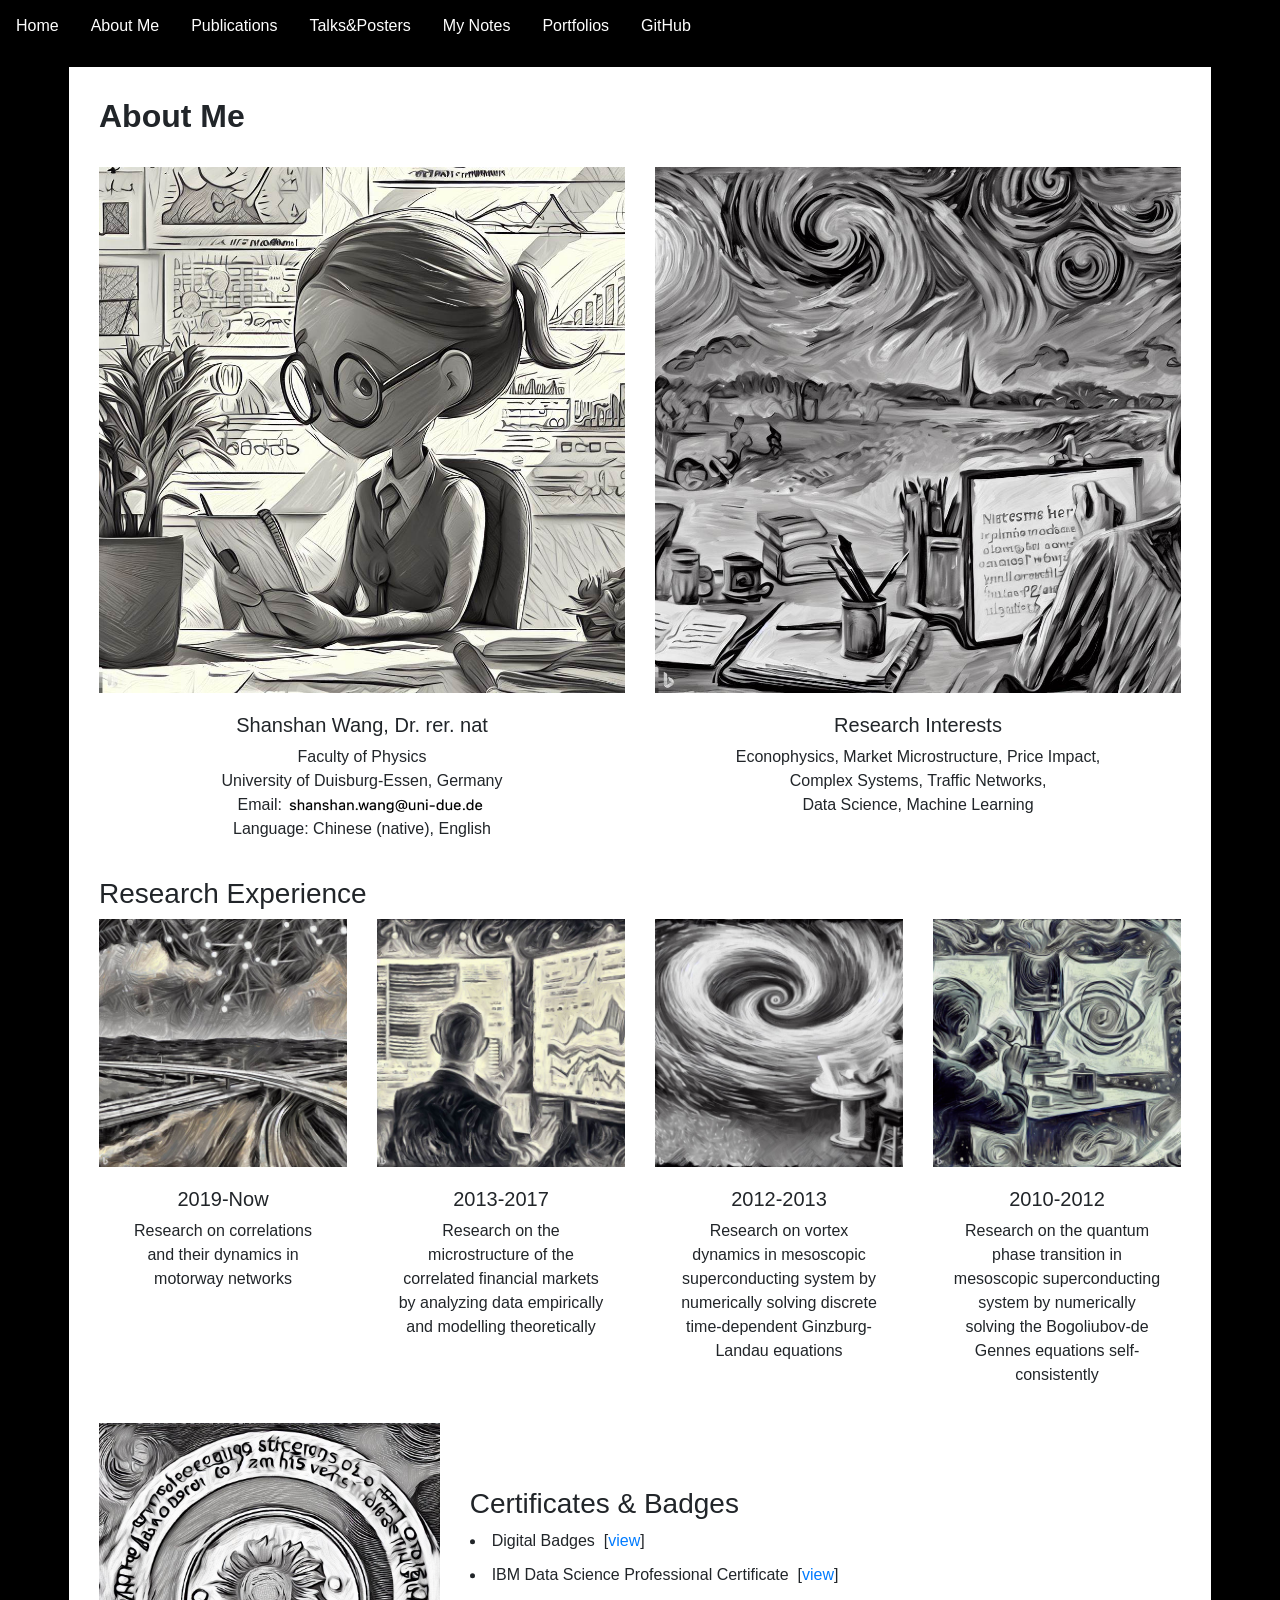
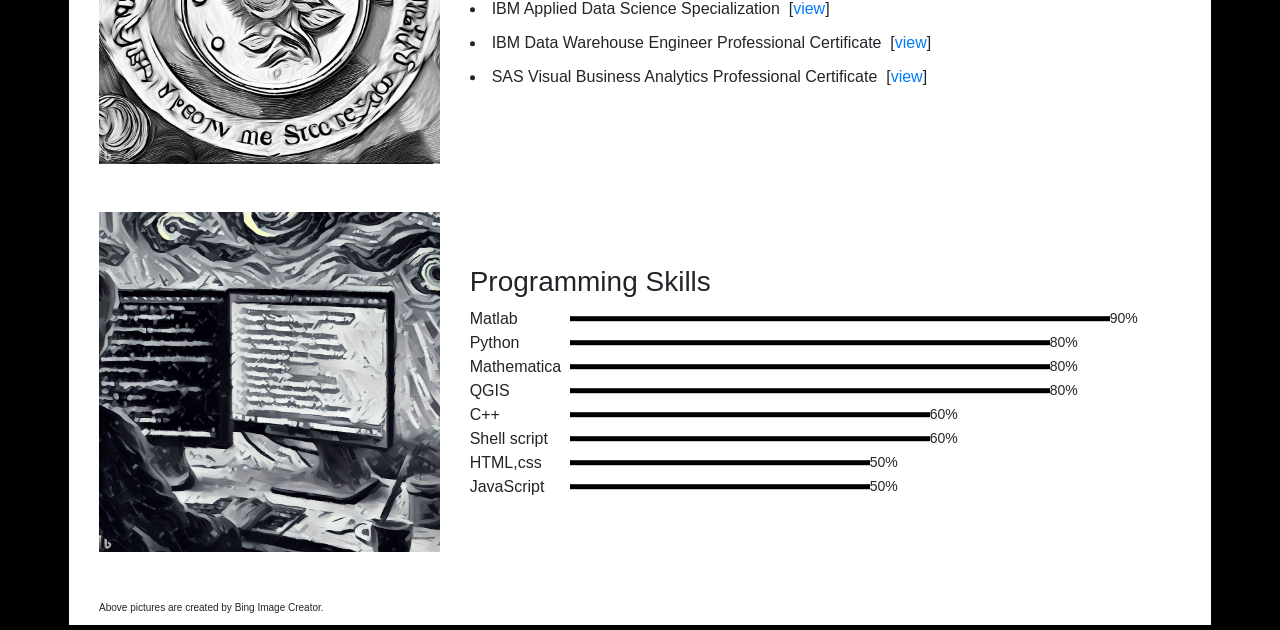
==== about.html @ a1d3589c "Add files via upload" ====
<!DOCTYPE html>
<html>
    <head>
        <meta charset="utf-8">
        <meta http-equiv="X-UA-Compatible" content="IE=edge">
        <title>S Wang</title>
        <meta name="viewport" content="width=device-width, initial-scale=1">
        <meta name="keywords" content="Shanshan Wang, traffic network, price impact, market microstructure">
        <link rel="icon" type="image/jpg" href="images/logo.jpg" />
        <link rel="stylesheet" href="css/bootstrap.css">
        <link rel="stylesheet" href="css/style.css">
        <link href="https://fonts.googleapis.com/icon?family=Material+Icons" rel="stylesheet">

        <!-- Global site tag (gtag.js) - Google Analytics -->
        <script async src="https://www.googletagmanager.com/gtag/js?id=G-GVZZHXSEW2"></script>
        <script>
          window.dataLayer = window.dataLayer || [];
          function gtag(){dataLayer.push(arguments);}
          gtag('js', new Date());
          gtag('config', 'G-GVZZHXSEW2');
        </script>

        <div class="row">
            <div class="col-12">
            <ul class="topnav">
                <li><a href="home.html">Home</a></li>
                <li><a href="about.html">About Me</a></li>
                <li><a href="publications.html">Publications</a></li>
                <li><a href="talkposter.html">Talks&amp;Posters</a></li>
                <li><a href="mynotes.html">My Notes</a></li>
                <li><a href="portfolio.html">Portfolios</a></li>
                <li><a href="https://github.com/shannwang">GitHub</a></li>  
            </ul>
            </div>
        </div>

         <!-- Include the JavaScript file -->
        <script src="js/barChart.js" defer></script>
    
    </head>
    
    <body>
         <!-- About Section -->
        <div class='about'>
            <div class="row">
                <div class="col-md-12">
                    <h2><strong>About Me</strong></h2> 
                    <br/>
                </div>
            </div> 

            <div class="row">
                <div class="col-md-6" >
                    <img  src="images/portfolio/profile.jpg" width=100%/> 
                    <div class="about-text">
                        <h5>Shanshan Wang, Dr. rer. nat</h5>
                        <p>Faculty of Physics<br/>
                        University of Duisburg-Essen, Germany<br/>
                        Email: <img src="images/email.png" style="width:200px; height:18px;"><br/>
                        Language: Chinese (native), English</p>
                    </div>
                </div> 
                <div class="col-md-6">
                    <img src="images/portfolio/interests.jpg" width=100%/>
                    <div class="about-text">
                        <h5>Research Interests</h5> 
                        <p>Econophysics, Market Microstructure, Price Impact, <br/>Complex Systems, Traffic Networks, <br/>Data Science, Machine Learning</p>
                    </div>
                </div>
            </div>

            <div class="row"> 
                <div class="col-md-12"> 
                    <h3>Research Experience</h3>
                </div>
                <div class="col-md-3"> 
                    <img src="images/portfolio/motorway.jpg" width=100%/>
                    <div class="about-text">
                        <h5>2019-Now</h5>
                        <p>Research on correlations and their dynamics in motorway networks</p>
                    </div>
                </div>
                <div class="col-md-3"> 
                    <img src="images/portfolio/stocks.jpg" width=100%/>
                    <div class="about-text">
                        <h5>2013-2017</h5>
                        <p>Research on the microstructure of the correlated financial markets by analyzing data empirically and modelling theoretically</p>
                    </div>
                </div>
                <div class="col-md-3"> 
                    <img src="images/portfolio/vortex.jpg" width=100%/>
                    <div class="about-text">
                        <h5>2012-2013</h5>
                        <p>Research on vortex dynamics in mesoscopic superconducting system by numerically solving discrete time-dependent Ginzburg-Landau equations</p>
                    </div>
                </div>
                <div class="col-md-3"> 
                    <img src="images/portfolio/superconductivity.jpg" width=100%/>
                    <div class="about-text">
                        <h5>2010-2012</h6>
                        <p>Research on the quantum phase transition in mesoscopic superconducting system by numerically solving the Bogoliubov-de Gennes equations self-consistently</p>
                    </div>
                </div>
            </div>

            <div class="row"> 
                <div class="col-md-4"> 
                    <img src="images/portfolio/badge.jpg" width=100%/>    
                </div>
                <div class="col-md-8" >
                    <div class="about-text2">
                        <h3>Certificates &amp; Badges</h3>
                        <li>Digital Badges&nbsp;&nbsp;[<a href="https://www.credly.com/users/shanshan-wang.71d474ec">view</a>]</li>
                        <li>IBM Data Science Professional Certificate&nbsp;&nbsp;[<a href="https://www.coursera.org/account/accomplishments/professional-cert/7BT3LY8WPJVH">view</a>]</li>
                        <li>IBM Applied Data Science Specialization&nbsp;&nbsp;[<a href="https://www.coursera.org/account/accomplishments/specialization/7KK4W3MS2WWS">view</a>]</li>
                        <li>IBM Data Warehouse Engineer Professional Certificate&nbsp;&nbsp;[<a href="https://www.coursera.org/account/accomplishments/professional-cert/34APMGH4G6UX">view</a>]</li>
                        <li>SAS Visual Business Analytics Professional Certificate&nbsp;&nbsp;[<a href="https://www.coursera.org/account/accomplishments/professional-cert/QJTXY6HB9RWB">view</a>]</li>
                    </div> 
                </div>
            </div>  

            <br/><br/>
            <div class="row"> 
                <div class="col-md-4"> 
                    <img src="images/portfolio/programming.jpg" width=100%/>   
                </div>  
                <div class="col-md-8">  
                    <div class="about-text2">
                        <h3>Programming Skills</h3> 
                        <!-- Container for the bar chart -->
                        <div id="bar-chart-container"></div>
                    </div>
                </div>  
            </div>  

            <br/><br/>  
            <div class="row"> 
                <div class="col-md-12" style="font-size: 10px"> 
                    Above pictures are created by Bing Image Creator.
                </div>  
            </div>  
  


        </div>

    </body>
</html>
---- css/style.css ----
/* home */
.dot {
  height: 350px;
  width: 350px;
  /*background-color: #bbb;*/
  border-radius: 50%;
  font-size: 14px;
  background-color: rgba(100, 100, 100, 0.2); 
  display: inline-block;
  justify-content: center;
  align-items: center;
}

  
/* navigation */
ul.topnav {
    list-style-type: none;
    margin: 0;
    padding: 0;
    overflow: hidden;
    background-color: black;
  }
  ul.topnav li {float: left;}
  ul.topnav li a {
    display: block;
    color: white;
    text-align: center;
    padding: 14px 16px;
    text-decoration: none;
  }
  ul.topnav li a:hover:not(.active) {background-color: rgb(80, 79, 78);}
  ul.topnav li a.active {background-color: #04AA6D;}
  ul.topnav li.right {float: right;}
  @media screen and (max-width: 600px) {
    ul.topnav li.right, 
    ul.topnav li {float: none;}
  }

/* text on background image*/
.banner-text {
    position: absolute;
    top: 20%;
    left: 5%;
    width:25%;
    height:100%;
    text-align: center;

  }

  /* body*/
  body {
    background-color: black;
    background-repeat: no-repeat;
    background-position: right top;    
  }
  
  /* content */
.pub {
    width: 70%;
    border: 5px solid black;
    padding: 30px 30px 10px 30px;
    margin:0 auto;
    background-color: white;
  }

  .about {
    width: 90%;
    border: 5px solid black;
    padding: 30px 30px 10px 30px;
    margin:0 auto;
    background-color: white;
  }
  .about-text{
    height: auto;
    text-align: center;
    padding:20px;
  }
  .about-text2{
    text-align: left;
    margin: 0;
    position: absolute;
    top: 50%;
    -ms-transform: translateY(-50%);
    transform: translateY(-50%);
  }

  .im{
    width: 100%; 
    height: 100%;
  }

  /*button*/
  .but {
    border: none;
    background-color:white;
    color:rgb(0, 119, 255);
    padding: 0;
    text-align: center;
    text-decoration: none;
    font-size: 15px;
    margin-left: auto;
    cursor: pointer;
  }

  /* styles.css */

.bar-chart-container {
    display: flex;
    flex-direction: column; 
    align-items: center;
    height: 200px;
    border: 1px solid #ccc;
    margin-top: 0;
  }
  
  .bar-container {
    display: flex;
    align-items: center;
    width: 100%; 
  }
  
  .bar {
    background-color:black;
    margin: 0;
    padding: 1px;
    color: #fff;
    height: 5px;
  }
  
  .label {
    margin-right: 10px;
    width: 90px
  }
  .datalabel {
    margin-right: 10px;
    font-size:14px;
    text-align: right;
  }


  .image-container {
    position: relative;
    display: inline-block;
  }

  .hover-text {
    position: absolute;
    top: 50%;
    left: 50%;
    transform: translate(-50%, -50%);
    width: 100%; 
    height: 100%;  
    background-color: rgba(0, 0, 0, 0.7);
    color: #fff;
    padding: 0px;
    display: flex;
    justify-content: center;
    align-items: center;
    opacity: 0;
    transition: opacity 0.3s;
    
  }

  .image-container:hover .hover-text {
    opacity: 1;
  }
  
  .imgstyle{
    border: 2px solid black;
    width:100%; 
  }

  .imgstyle2{
    border: 2px solid gray;
    width:100%; 
  }

  .talk-text{
    text-align: left;
    margin: 0;
    padding:10px;
    position: absolute;
    top: 50%;
    -ms-transform: translateY(-50%);
    transform: translateY(-50%);
  }


ol {
    list-style: none; 
    padding: 0; 
    margin: 0; 
  }
li {
    margin-bottom: 10px; /* Add some spacing between list items if needed */
  }

 .notelist{
    flex: 1; 
    background-color: white; 
    padding: 20px;
    box-sizing: border-box; 
    font-size: 14px;
 }
 
 .notecontent{
    flex: 3; 
    background-color: white; 
    box-sizing: border-box; 
    padding: 20px;
 }

  /* Initially hide all sections */
  section {
    display: none;
  }

  /* Display the selected section */
  .active {
    display: block;
  }

  .but2{
      background-color: black;
      border:none;   
  }

  .cropped-image {
    object-fit: cover;
    width: 100%;
    height: 250px;
  }

  .port {
    width: 100%;
    border: 5px solid black;
    padding: 30px 30px 10px 30px;
    margin:0 auto;
    background-color: white;
  }
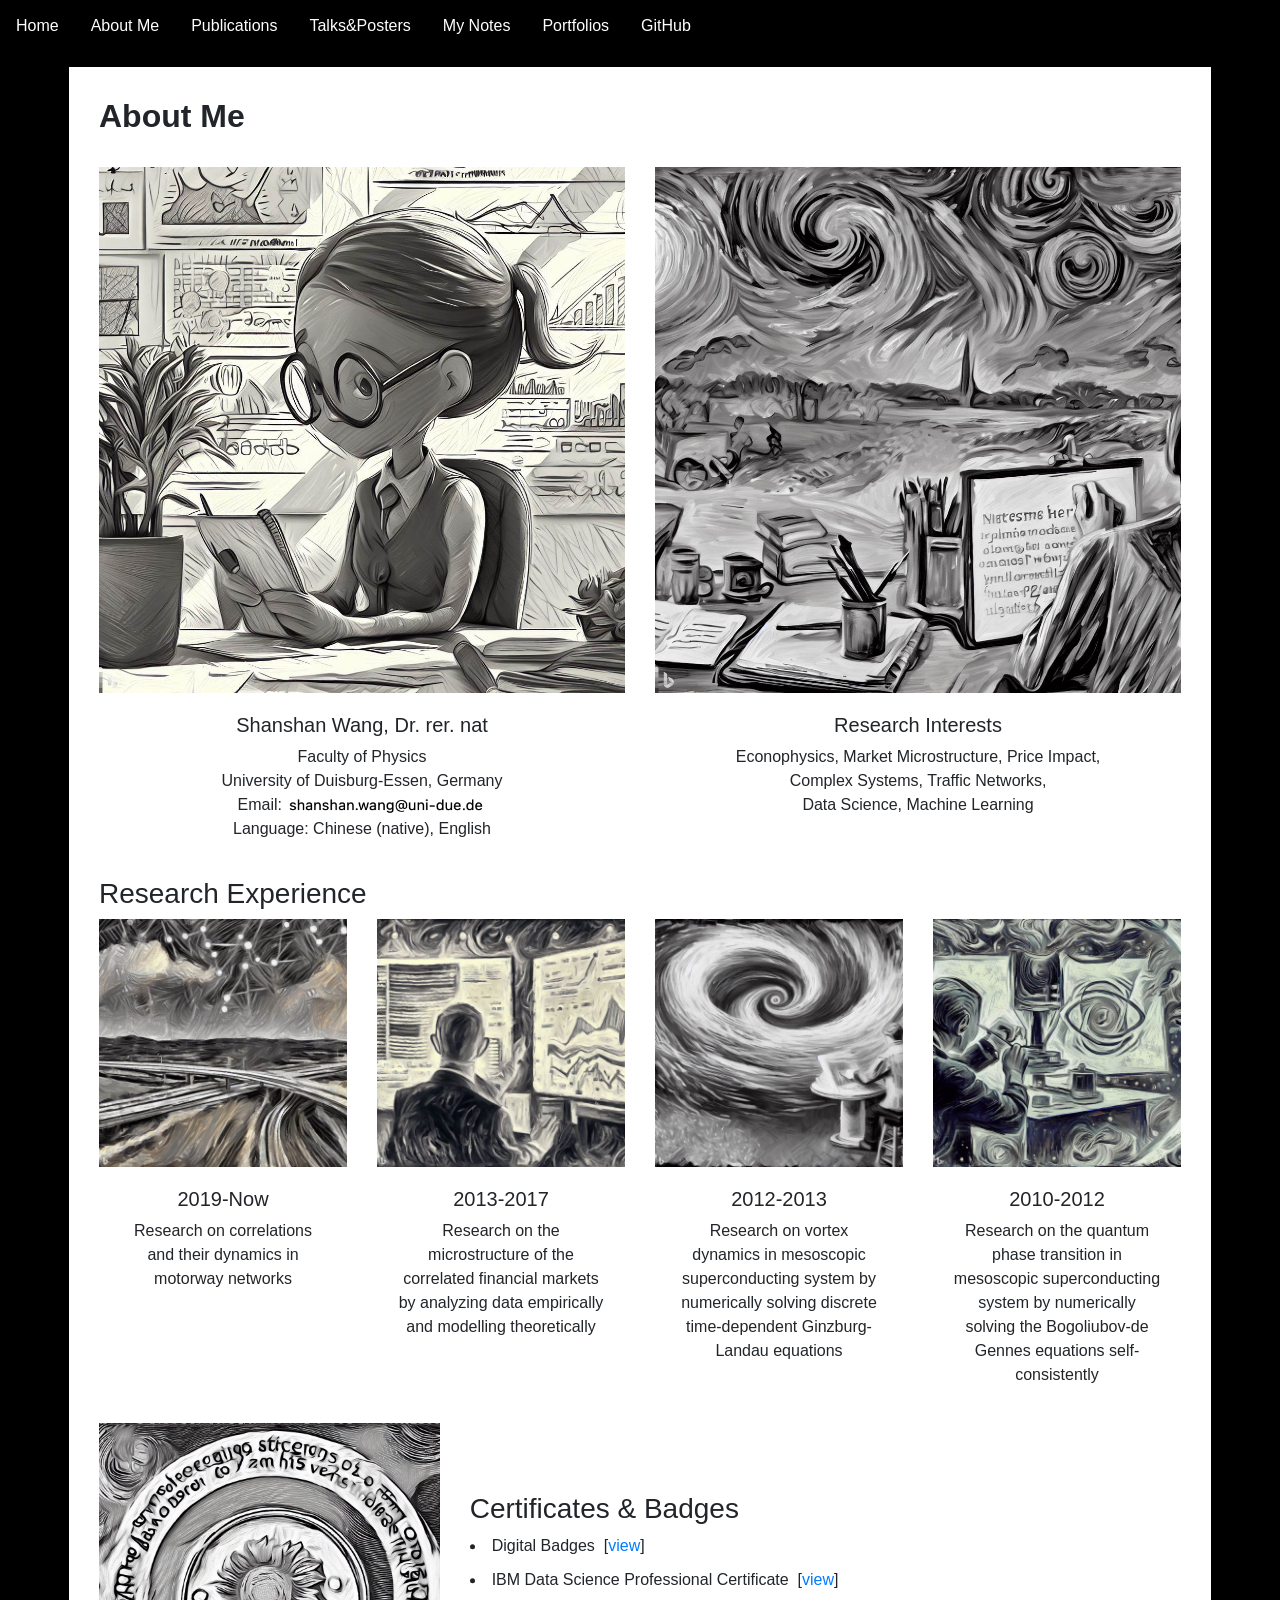
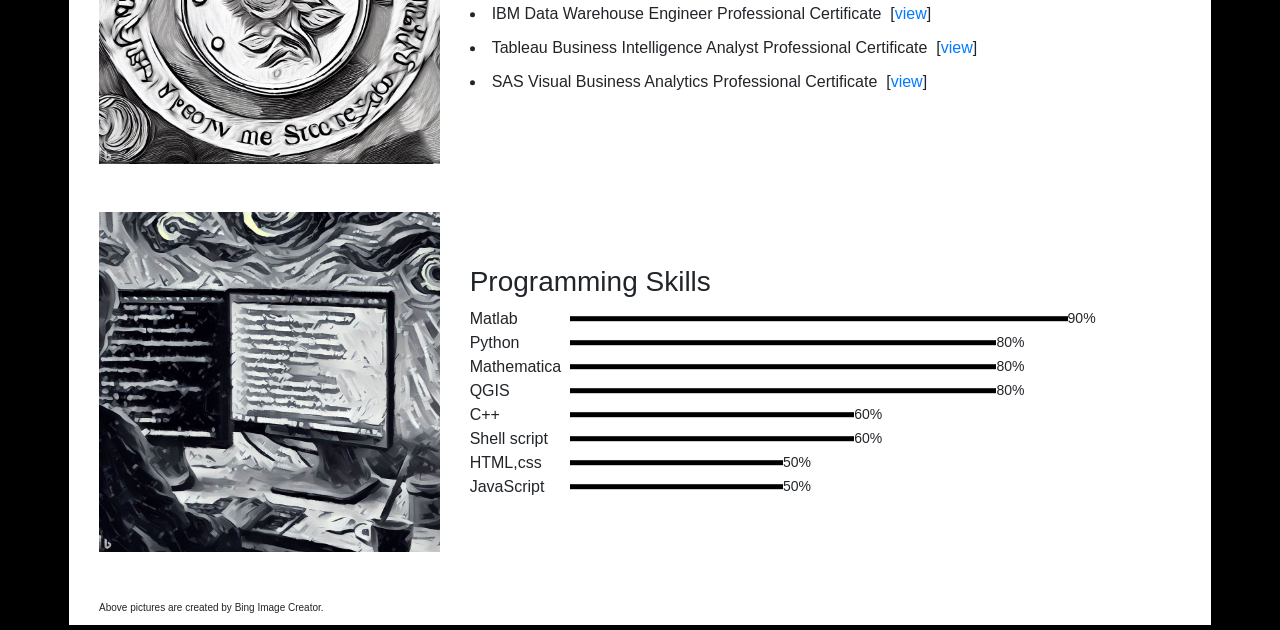
==== commit 51f5f231: "updated by SW" ====
--- a/about.html
+++ b/about.html
@@ -3,21 +3,23 @@
     <head>
         <meta charset="utf-8">
         <meta http-equiv="X-UA-Compatible" content="IE=edge">
-        <title>S Wang</title>
         <meta name="viewport" content="width=device-width, initial-scale=1">
         <meta name="keywords" content="Shanshan Wang, traffic network, price impact, market microstructure">
+        <title>S Wang</title>
         <link rel="icon" type="image/jpg" href="images/logo.jpg" />
         <link rel="stylesheet" href="css/bootstrap.css">
         <link rel="stylesheet" href="css/style.css">
         <link href="https://fonts.googleapis.com/icon?family=Material+Icons" rel="stylesheet">
-
+        <link rel="stylesheet" href="https://cdnjs.cloudflare.com/ajax/libs/font-awesome/4.7.0/css/font-awesome.min.css">
+       
+  
         <!-- Global site tag (gtag.js) - Google Analytics -->
         <script async src="https://www.googletagmanager.com/gtag/js?id=G-GVZZHXSEW2"></script>
         <script>
-          window.dataLayer = window.dataLayer || [];
-          function gtag(){dataLayer.push(arguments);}
-          gtag('js', new Date());
-          gtag('config', 'G-GVZZHXSEW2');
+            window.dataLayer = window.dataLayer || [];
+            function gtag(){dataLayer.push(arguments);}
+            gtag('js', new Date());
+            gtag('config', 'G-GVZZHXSEW2');
         </script>
 
         <div class="row">
@@ -35,8 +37,8 @@
         </div>
 
          <!-- Include the JavaScript file -->
-        <script src="js/barChart.js" defer></script>
-    
+         <script src="js/barChart.js" defer></script>
+
     </head>
     
     <body>
@@ -111,10 +113,10 @@
                     <div class="about-text2">
                         <h3>Certificates &amp; Badges</h3>
                         <li>Digital Badges&nbsp;&nbsp;[<a href="https://www.credly.com/users/shanshan-wang.71d474ec">view</a>]</li>
-                        <li>IBM Data Science Professional Certificate&nbsp;&nbsp;[<a href="https://www.coursera.org/account/accomplishments/professional-cert/7BT3LY8WPJVH">view</a>]</li>
-                        <li>IBM Applied Data Science Specialization&nbsp;&nbsp;[<a href="https://www.coursera.org/account/accomplishments/specialization/7KK4W3MS2WWS">view</a>]</li>
-                        <li>IBM Data Warehouse Engineer Professional Certificate&nbsp;&nbsp;[<a href="https://www.coursera.org/account/accomplishments/professional-cert/34APMGH4G6UX">view</a>]</li>
-                        <li>SAS Visual Business Analytics Professional Certificate&nbsp;&nbsp;[<a href="https://www.coursera.org/account/accomplishments/professional-cert/QJTXY6HB9RWB">view</a>]</li>
+                        <li>IBM Data Science Professional Certificate&nbsp;&nbsp;[<a href="https://coursera.org/verify/professional-cert/7BT3LY8WPJVH">view</a>]</li>
+                        <li>IBM Data Warehouse Engineer Professional Certificate&nbsp;&nbsp;[<a href="https://coursera.org/verify/professional-cert/34APMGH4G6UX">view</a>]</li>
+                        <li>Tableau Business Intelligence Analyst Professional Certificate&nbsp;&nbsp;[<a href="https://coursera.org/verify/professional-cert/RA9KUSF4JYSJ">view</a>]</li>
+                        <li>SAS Visual Business Analytics Professional Certificate&nbsp;&nbsp;[<a href="https://coursera.org/verify/professional-cert/QJTXY6HB9RWB">view</a>]</li>
                     </div> 
                 </div>
             </div>  
--- a/css/style.css
+++ b/css/style.css
@@ -1,3 +1,28 @@
+
+/* navigation */
+ul.topnav {
+    list-style-type: none;
+    margin: 0;
+    padding: 0;
+    overflow: hidden;
+    background-color: black;
+  }
+  ul.topnav li {float: left;}
+  ul.topnav li a {
+    display: block;
+    color: white;
+    text-align: center;
+    padding: 14px 16px;
+    text-decoration: none;
+  }
+  ul.topnav li a:hover:not(.active) {background-color: rgb(80, 79, 78);}
+  ul.topnav li a.active {background-color: #04AA6D;}
+  ul.topnav li.right {float: right;}
+  @media screen and (max-width: 600px) {
+    ul.topnav li.right, 
+    ul.topnav li {float: none;}
+  }
+
 /* home */
 .dot {
   height: 350px;
@@ -11,38 +36,13 @@
   align-items: center;
 }
 
-  
-/* navigation */
-ul.topnav {
-    list-style-type: none;
-    margin: 0;
-    padding: 0;
-    overflow: hidden;
-    background-color: black;
-  }
-  ul.topnav li {float: left;}
-  ul.topnav li a {
-    display: block;
-    color: white;
-    text-align: center;
-    padding: 14px 16px;
-    text-decoration: none;
-  }
-  ul.topnav li a:hover:not(.active) {background-color: rgb(80, 79, 78);}
-  ul.topnav li a.active {background-color: #04AA6D;}
-  ul.topnav li.right {float: right;}
-  @media screen and (max-width: 600px) {
-    ul.topnav li.right, 
-    ul.topnav li {float: none;}
-  }
-
 /* text on background image*/
 .banner-text {
-    position: absolute;
-    top: 20%;
+    position: relative;
+    top: 10%;
     left: 5%;
     width:25%;
-    height:100%;
+    height:auto;
     text-align: center;
 
   }
@@ -56,6 +56,7 @@
   
   /* content */
 .pub {
+    max-width: 25cm;
     width: 70%;
     border: 5px solid black;
     padding: 30px 30px 10px 30px;
@@ -78,7 +79,7 @@
   .about-text2{
     text-align: left;
     margin: 0;
-    position: absolute;
+    position: relative;
     top: 50%;
     -ms-transform: translateY(-50%);
     transform: translateY(-50%);
@@ -179,7 +180,7 @@
     text-align: left;
     margin: 0;
     padding:10px;
-    position: absolute;
+    position: relative;
     top: 50%;
     -ms-transform: translateY(-50%);
     transform: translateY(-50%);
@@ -201,6 +202,8 @@
     padding: 20px;
     box-sizing: border-box; 
     font-size: 14px;
+    width:100%; 
+    height: auto;
  }
  
  .notecontent{
@@ -209,6 +212,12 @@
     box-sizing: border-box; 
     padding: 20px;
  }
+ embed{
+  width:100%; 
+  height: 30cm;
+ }
+
+
 
   /* Initially hide all sections */
   section {
@@ -239,5 +248,7 @@
     background-color: white;
   }
 
-  
- +
+  
+  
+ 
